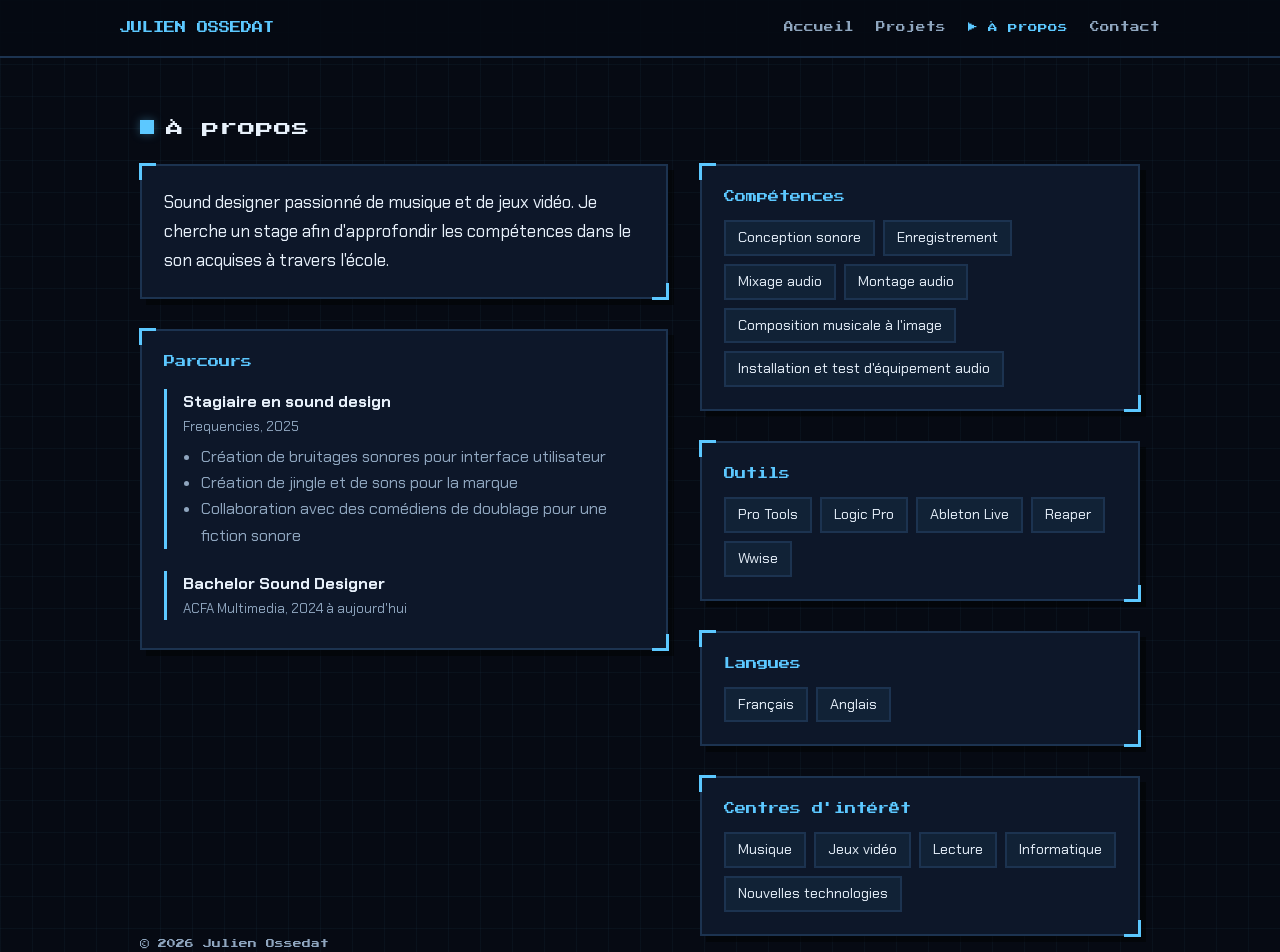
==== apropos.html @ ac7c0369 "Add files via upload" ====
<!DOCTYPE html>
<html lang="fr">
<head>
<meta charset="utf-8">
<meta name="viewport" content="width=device-width, initial-scale=1">
<title>À propos | Julien Ossedat</title>
<meta name="description" content="Parcours, compétences et outils de Julien Ossedat, sound designer.">
<link rel="preconnect" href="https://fonts.googleapis.com">
<link rel="preconnect" href="https://fonts.gstatic.com" crossorigin>
<link href="https://fonts.googleapis.com/css2?family=Chakra+Petch:wght@400;500;600;700&amp;family=Press+Start+2P&amp;display=swap" rel="stylesheet">
<link rel="stylesheet" href="style.css">
<link rel="icon" href="data:image/svg+xml,%3Csvg xmlns='http://www.w3.org/2000/svg' viewBox='0 0 100 100'%3E%3Ctext y='.9em' font-size='90'%3E%F0%9F%8E%A7%3C/text%3E%3C/svg%3E">
</head>
<body>
<header class="top"><div class="w bar">
<a class="logo" href="index.html">JULIEN OSSEDAT</a>
<nav class="menu" aria-label="Navigation principale"><a href="index.html">Accueil</a><a href="projets.html">Projets</a><a href="apropos.html" aria-current="page">À propos</a><a href="contact.html">Contact</a></nav>
</div></header>
<main class="w">
<h1 class="st" style="margin-top:56px">À propos</h1>
<div class="about">
<div class="stack">
<div class="panel">
<p class="bio">Sound designer passionné de musique et de jeux vidéo. Je cherche un stage afin d'approfondir les compétences dans le son acquises à travers l'école.</p>
</div>
<div class="panel">
<h2 class="sub" style="font-family:var(--px);font-size:.7rem;line-height:1.6;color:var(--acc);margin:0 0 18px;font-weight:400">Parcours</h2>
<div class="quest">
<b>Stagiaire en sound design</b>
<small>Frequencies, 2025</small>
<ul>
<li>Création de bruitages sonores pour interface utilisateur</li>
<li>Création de jingle et de sons pour la marque</li>
<li>Collaboration avec des comédiens de doublage pour une fiction sonore</li>
</ul>
</div>
<div class="quest">
<b>Bachelor Sound Designer</b>
<small>ACFA Multimedia, 2024 à aujourd'hui</small>
</div>
</div>
</div>
<div class="stack">
<div class="panel">
<h2 class="sub" style="font-family:var(--px);font-size:.7rem;line-height:1.6;color:var(--acc);margin:0 0 14px;font-weight:400">Compétences</h2>
<ul class="badges">
<li>Conception sonore</li><li>Enregistrement</li><li>Mixage audio</li><li>Montage audio</li><li>Composition musicale à l'image</li><li>Installation et test d'équipement audio</li>
</ul>
</div>
<div class="panel">
<h2 class="sub" style="font-family:var(--px);font-size:.7rem;line-height:1.6;color:var(--acc);margin:0 0 14px;font-weight:400">Outils</h2>
<ul class="badges">
<li>Pro Tools</li><li>Logic Pro</li><li>Ableton Live</li><li>Reaper</li><li>Wwise</li>
</ul>
</div>
<div class="panel">
<h2 class="sub" style="font-family:var(--px);font-size:.7rem;line-height:1.6;color:var(--acc);margin:0 0 14px;font-weight:400">Langues</h2>
<ul class="badges"><li>Français</li><li>Anglais</li></ul>
</div>
<div class="panel">
<h2 class="sub" style="font-family:var(--px);font-size:.7rem;line-height:1.6;color:var(--acc);margin:0 0 14px;font-weight:400">Centres d'intérêt</h2>
<ul class="badges"><li>Musique</li><li>Jeux vidéo</li><li>Lecture</li><li>Informatique</li><li>Nouvelles technologies</li></ul>
</div>
</div>
</div>
</main>
<footer class="w">&copy; 2026 Julien Ossedat</footer>
<script src="main.js"></script>
</body>
</html>
---- style.css ----
:root{
  --bg:#060a13;--panel:#0d1729;--line:#1c3350;--fg:#e8f1fb;--mut:#8fa6bf;
  --acc:#5cc8ff;--acc-dark:#1a6f9b;--acc2:#8b7bff;--glow:rgba(92,200,255,.35);
  --px:'Press Start 2P',ui-monospace,Menlo,Consolas,monospace;
  --body:'Chakra Petch',system-ui,-apple-system,'Segoe UI',sans-serif;
}
*{box-sizing:border-box}
html{scroll-behavior:smooth}
body{
  margin:0;min-height:100vh;background-color:var(--bg);color:var(--fg);
  font-family:var(--body);font-size:16px;line-height:1.65;
  background-image:linear-gradient(rgba(92,200,255,.04) 1px,transparent 1px),linear-gradient(90deg,rgba(92,200,255,.04) 1px,transparent 1px);
  background-size:32px 32px;
}
a{color:var(--acc)}
.w{max-width:1040px;margin:0 auto;padding:0 20px}

/* Barre de navigation */
.top{position:sticky;top:0;z-index:20;background:rgba(6,10,19,.92);border-bottom:2px solid var(--line)}
.bar{display:flex;align-items:center;justify-content:space-between;gap:12px 24px;flex-wrap:wrap;padding:14px 0}
.logo{font-family:var(--px);font-size:.7rem;color:var(--acc);text-decoration:none}
.menu{display:flex;flex-wrap:wrap;gap:6px 22px}
.menu a{font-family:var(--px);font-size:.6rem;color:var(--mut);text-decoration:none;padding:6px 0}
.menu a:hover{color:var(--fg)}
.menu a[aria-current="page"]{color:var(--acc)}
.menu a[aria-current="page"]::before{content:"\25B6\00a0"}
a:focus-visible,button:focus-visible,input:focus-visible,textarea:focus-visible{outline:3px solid var(--acc2);outline-offset:3px}

/* Titres */
.hero{padding:64px 0 24px}
.tag{font-family:var(--px);font-size:.62rem;color:var(--acc2);margin:0}
.hero h1{font-family:var(--px);font-size:clamp(1.1rem,5.2vw,2.4rem);line-height:1.45;margin:18px 0;text-shadow:3px 3px 0 #123a57}
.hero p.lead{color:var(--mut);max-width:56ch;margin:0 0 26px}
.st{font-family:var(--px);font-size:clamp(.8rem,3vw,1.1rem);line-height:1.5;margin:60px 0 24px;display:flex;align-items:center;gap:12px;font-weight:400}
.st::before{content:"";flex:0 0 14px;height:14px;background:var(--acc);box-shadow:0 0 10px var(--glow)}
h3{font-size:1.15rem;line-height:1.3;margin:0}

/* Égaliseur */
.eq{display:flex;align-items:flex-end;gap:3px;height:56px;margin-top:34px;overflow:hidden}
.eq i{flex:0 0 8px;background:var(--acc);box-shadow:0 0 8px var(--glow);transform-origin:bottom;animation:eq 1.2s steps(6) infinite}
@keyframes eq{0%,100%{transform:scaleY(.2)}50%{transform:scaleY(1)}}
@media (prefers-reduced-motion:reduce){.eq i{animation:none}html{scroll-behavior:auto}}

/* Panneaux façon HUD */
.panel{position:relative;background:var(--panel);border:2px solid var(--line);padding:22px;box-shadow:6px 6px 0 rgba(0,0,0,.45)}
.panel::before,.panel::after{content:"";position:absolute;width:14px;height:14px;border:3px solid var(--acc)}
.panel::before{top:-3px;left:-3px;border-right:0;border-bottom:0}
.panel::after{bottom:-3px;right:-3px;border-left:0;border-top:0}

/* Boutons */
.btn{display:inline-block;font-family:var(--px);font-size:.65rem;line-height:1.4;background:var(--acc);color:#04202f;padding:14px 20px;text-decoration:none;border:0;cursor:pointer;box-shadow:4px 4px 0 var(--acc-dark);transition:transform .08s,box-shadow .08s}
.btn:hover{transform:translate(-1px,-1px);box-shadow:5px 5px 0 var(--acc-dark)}
.btn:active{transform:translate(4px,4px);box-shadow:0 0 0 var(--acc-dark)}
.btn:disabled{opacity:.6;cursor:wait}
.btn.ghost{background:transparent;color:var(--acc);border:2px solid var(--acc);box-shadow:none;padding:12px 18px}
.btn.ghost:hover{background:rgba(92,200,255,.1);transform:none}
.actions{display:flex;flex-wrap:wrap;gap:16px}

/* Vidéo */
.vid{aspect-ratio:16/9;background:#000;border:2px solid var(--line)}
.vid iframe{width:100%;height:100%;border:0;display:block}
.cap{color:var(--mut);margin:16px 0 0;max-width:68ch}
.alt{font-size:.85rem;color:var(--mut)}

/* CV */
.cv{display:grid;grid-template-columns:minmax(0,340px) 1fr;gap:32px;align-items:start}
.cv img{display:block;width:100%;height:auto;border:2px solid var(--line)}
.cv p{color:var(--mut);margin:0 0 20px;max-width:52ch}
@media (max-width:760px){.cv{grid-template-columns:1fr}.cv img{max-width:340px}}

/* Projets */
.grid{display:grid;grid-template-columns:repeat(auto-fill,minmax(300px,1fr));gap:26px}
.card{display:flex;flex-direction:column;gap:12px;transition:border-color .3s,box-shadow .3s}
.card.big{grid-column:1/-1;border-color:var(--acc);box-shadow:0 0 0 1px var(--acc),0 14px 44px rgba(0,0,0,.55)}
.card.big h3{font-size:1.6rem}
.card .t{display:flex;justify-content:space-between;gap:10px;font-size:.82rem;color:var(--mut)}
.card p{margin:0;color:var(--mut);font-size:.95rem}
.media{aspect-ratio:16/9;background:#050810;border:2px solid var(--line);display:flex;align-items:center;justify-content:center;color:var(--mut);font-size:.85rem;overflow:hidden}
.media iframe{width:100%;height:100%;border:0}
.media a{font-weight:600;text-decoration:none}
.tags{display:flex;flex-wrap:wrap;gap:6px}
.tags span{font-size:.78rem;border:1px solid var(--line);padding:2px 10px;color:var(--mut)}
.role{font-size:.88rem}.role b{color:var(--acc)}
.card.lock{border-style:dashed}
.card.lock .media{font-family:var(--px);font-size:.6rem;color:var(--acc2);border-style:dashed}

/* A propos */
.about{display:grid;grid-template-columns:1.2fr 1fr;gap:32px;align-items:start}
@media (max-width:760px){.about{grid-template-columns:1fr}}
.stack{display:grid;gap:30px}
.stack h3,.panel h3.sub{font-family:var(--px);font-size:.7rem;line-height:1.6;color:var(--acc);margin:0 0 14px;font-weight:400}
.badges{display:flex;flex-wrap:wrap;gap:8px;margin:0;padding:0;list-style:none}
.badges li{border:2px solid var(--line);background:rgba(92,200,255,.06);padding:4px 12px;font-size:.9rem}
.quest{border-left:3px solid var(--acc);padding-left:16px;margin:0 0 22px}
.quest:last-child{margin-bottom:0}
.quest b{display:block}
.quest small{color:var(--mut);display:block;margin-bottom:6px}
.quest ul{margin:0;padding-left:18px;color:var(--mut)}
.bio{font-size:1.1rem;margin:0}

/* Contact */
form{display:grid;gap:16px;max-width:600px}
label{display:grid;gap:6px;font-size:.9rem;color:var(--mut)}
input,textarea{font:inherit;color:var(--fg);background:#08101d;border:2px solid var(--line);padding:12px 14px;width:100%;border-radius:0}
input:focus,textarea:focus{border-color:var(--acc)}
.btn[type="submit"]{justify-self:start}
#cs{margin:0;font-size:.95rem;color:var(--mut);min-height:1.5em}
.intro{max-width:56ch;color:var(--mut);margin:0 0 26px}

footer{margin:90px 0 32px;color:var(--mut);font-family:var(--px);font-size:.55rem;line-height:1.8}
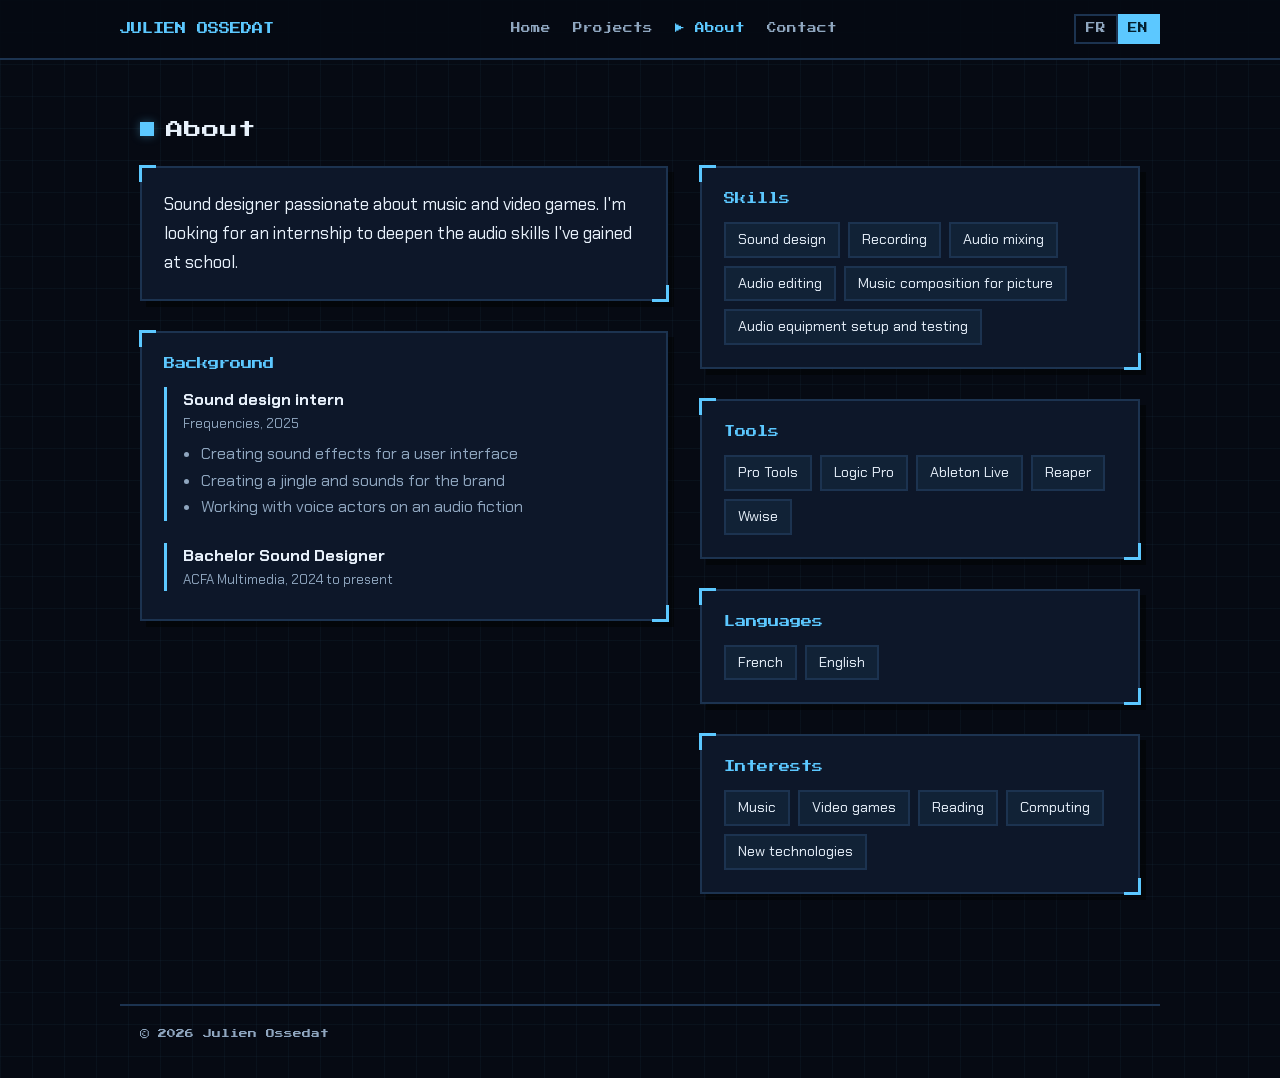
==== commit a5c70f69: "add an english and french option for the website" ====
--- a/apropos.html
+++ b/apropos.html
@@ -11,60 +11,58 @@
 <link rel="stylesheet" href="style.css">
 <link rel="icon" href="data:image/svg+xml,%3Csvg xmlns='http://www.w3.org/2000/svg' viewBox='0 0 100 100'%3E%3Ctext y='.9em' font-size='90'%3E%F0%9F%8E%A7%3C/text%3E%3C/svg%3E">
 </head>
-<body>
+<body data-title="title.about">
 <header class="top"><div class="w bar">
 <a class="logo" href="index.html">JULIEN OSSEDAT</a>
-<nav class="menu" aria-label="Navigation principale"><a href="index.html">Accueil</a><a href="projets.html">Projets</a><a href="apropos.html" aria-current="page">À propos</a><a href="contact.html">Contact</a></nav>
+<nav class="menu" aria-label="Navigation principale" data-i18n-aria="nav.label"><a href="index.html" data-i18n="nav.home">Accueil</a><a href="projets.html" data-i18n="nav.projects">Projets</a><a href="apropos.html" aria-current="page" data-i18n="nav.about">À propos</a><a href="contact.html" data-i18n="nav.contact">Contact</a></nav>
+<div class="lang" role="group" aria-label="Langue" data-i18n-aria="lang.label"><button type="button" data-lang="fr" aria-pressed="true">FR</button><button type="button" data-lang="en" aria-pressed="false">EN</button></div>
 </div></header>
 <main class="w">
-<h1 class="st" style="margin-top:56px">À propos</h1>
+<h1 class="st" style="margin-top:56px" data-i18n="about.title">À propos</h1>
 <div class="about">
 <div class="stack">
 <div class="panel">
-<p class="bio">Sound designer passionné de musique et de jeux vidéo. Je cherche un stage afin d'approfondir les compétences dans le son acquises à travers l'école.</p>
+<p class="bio" data-i18n="about.bio">Sound designer passionné de musique et de jeux vidéo. Je cherche un stage afin d'approfondir les compétences dans le son acquises à travers l'école.</p>
 </div>
 <div class="panel">
-<h2 class="sub" style="font-family:var(--px);font-size:.7rem;line-height:1.6;color:var(--acc);margin:0 0 18px;font-weight:400">Parcours</h2>
+<h2 class="sub" data-i18n="about.path">Parcours</h2>
 <div class="quest">
-<b>Stagiaire en sound design</b>
+<b data-i18n="about.q1">Stagiaire en sound design</b>
 <small>Frequencies, 2025</small>
 <ul>
-<li>Création de bruitages sonores pour interface utilisateur</li>
-<li>Création de jingle et de sons pour la marque</li>
-<li>Collaboration avec des comédiens de doublage pour une fiction sonore</li>
+<li data-i18n="about.q1a">Création de bruitages sonores pour interface utilisateur</li>
+<li data-i18n="about.q1b">Création de jingle et de sons pour la marque</li>
+<li data-i18n="about.q1c">Collaboration avec des comédiens de doublage pour une fiction sonore</li>
 </ul>
 </div>
 <div class="quest">
-<b>Bachelor Sound Designer</b>
-<small>ACFA Multimedia, 2024 à aujourd'hui</small>
+<b data-i18n="about.q2">Bachelor Sound Designer</b>
+<small data-i18n="about.q2d">ACFA Multimedia, 2024 à aujourd'hui</small>
 </div>
 </div>
 </div>
 <div class="stack">
 <div class="panel">
-<h2 class="sub" style="font-family:var(--px);font-size:.7rem;line-height:1.6;color:var(--acc);margin:0 0 14px;font-weight:400">Compétences</h2>
-<ul class="badges">
-<li>Conception sonore</li><li>Enregistrement</li><li>Mixage audio</li><li>Montage audio</li><li>Composition musicale à l'image</li><li>Installation et test d'équipement audio</li>
-</ul>
+<h2 class="sub" data-i18n="about.skills">Compétences</h2>
+<ul class="badges"><li data-i18n="about.s1">Conception sonore</li><li data-i18n="about.s2">Enregistrement</li><li data-i18n="about.s3">Mixage audio</li><li data-i18n="about.s4">Montage audio</li><li data-i18n="about.s5">Composition musicale à l'image</li><li data-i18n="about.s6">Installation et test d'équipement audio</li></ul>
 </div>
 <div class="panel">
-<h2 class="sub" style="font-family:var(--px);font-size:.7rem;line-height:1.6;color:var(--acc);margin:0 0 14px;font-weight:400">Outils</h2>
-<ul class="badges">
-<li>Pro Tools</li><li>Logic Pro</li><li>Ableton Live</li><li>Reaper</li><li>Wwise</li>
-</ul>
+<h2 class="sub" data-i18n="about.tools">Outils</h2>
+<ul class="badges"><li>Pro Tools</li><li>Logic Pro</li><li>Ableton Live</li><li>Reaper</li><li>Wwise</li></ul>
 </div>
 <div class="panel">
-<h2 class="sub" style="font-family:var(--px);font-size:.7rem;line-height:1.6;color:var(--acc);margin:0 0 14px;font-weight:400">Langues</h2>
-<ul class="badges"><li>Français</li><li>Anglais</li></ul>
+<h2 class="sub" data-i18n="about.langs">Langues</h2>
+<ul class="badges"><li data-i18n="about.fr">Français</li><li data-i18n="about.en">Anglais</li></ul>
 </div>
 <div class="panel">
-<h2 class="sub" style="font-family:var(--px);font-size:.7rem;line-height:1.6;color:var(--acc);margin:0 0 14px;font-weight:400">Centres d'intérêt</h2>
-<ul class="badges"><li>Musique</li><li>Jeux vidéo</li><li>Lecture</li><li>Informatique</li><li>Nouvelles technologies</li></ul>
+<h2 class="sub" data-i18n="about.interests">Centres d'intérêt</h2>
+<ul class="badges"><li data-i18n="about.i1">Musique</li><li data-i18n="about.i2">Jeux vidéo</li><li data-i18n="about.i3">Lecture</li><li data-i18n="about.i4">Informatique</li><li data-i18n="about.i5">Nouvelles technologies</li></ul>
 </div>
 </div>
 </div>
 </main>
 <footer class="w">&copy; 2026 Julien Ossedat</footer>
+<script src="i18n.js"></script>
 <script src="main.js"></script>
 </body>
 </html>
--- a/style.css
+++ b/style.css
@@ -107,4 +107,15 @@
 #cs{margin:0;font-size:.95rem;color:var(--mut);min-height:1.5em}
 .intro{max-width:56ch;color:var(--mut);margin:0 0 26px}
 
-footer{margin:90px 0 32px;color:var(--mut);font-family:var(--px);font-size:.55rem;line-height:1.8}
+footer.w{margin:110px auto 0;padding-top:20px;padding-bottom:36px;border-top:2px solid var(--line);color:var(--mut);font-family:var(--px);font-size:.55rem;line-height:1.8}
+
+/* Utilitaires et sélecteur de langue */
+[hidden]{display:none!important}
+.sub{font-family:var(--px);font-size:.7rem;line-height:1.6;color:var(--acc);margin:0 0 14px;font-weight:400}
+.panel .quest + .quest{margin-top:0}
+.lang{display:flex}
+.lang button{font-family:var(--px);font-size:.6rem;line-height:1;background:transparent;color:var(--mut);border:2px solid var(--line);padding:8px 10px;cursor:pointer}
+.lang button + button{border-left:0}
+.lang button:hover{color:var(--fg)}
+.lang button[aria-pressed="true"]{background:var(--acc);border-color:var(--acc);color:#04202f}
+label span{display:block}
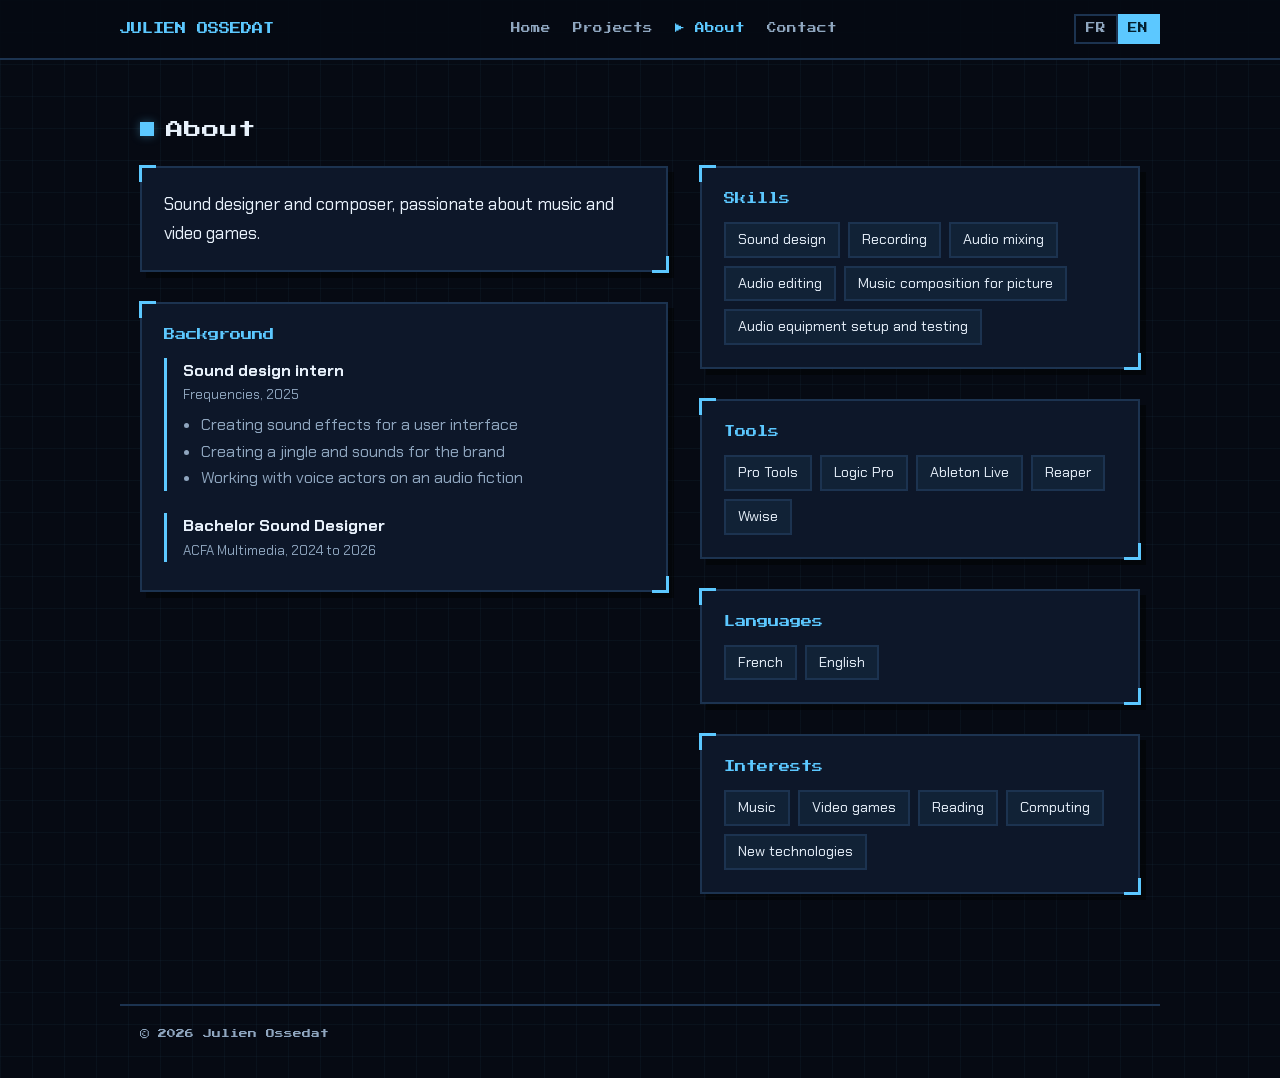
==== commit 90735d61: "Add files via upload" ====
--- a/apropos.html
+++ b/apropos.html
@@ -22,7 +22,7 @@
 <div class="about">
 <div class="stack">
 <div class="panel">
-<p class="bio" data-i18n="about.bio">Sound designer passionné de musique et de jeux vidéo. Je cherche un stage afin d'approfondir les compétences dans le son acquises à travers l'école.</p>
+<p class="bio" data-i18n="about.bio">Sound designer et compositeur, passionné de musique et de jeux vidéo.</p>
 </div>
 <div class="panel">
 <h2 class="sub" data-i18n="about.path">Parcours</h2>
@@ -37,7 +37,7 @@
 </div>
 <div class="quest">
 <b data-i18n="about.q2">Bachelor Sound Designer</b>
-<small data-i18n="about.q2d">ACFA Multimedia, 2024 à aujourd'hui</small>
+<small data-i18n="about.q2d">ACFA Multimedia, 2024 à 2026</small>
 </div>
 </div>
 </div>
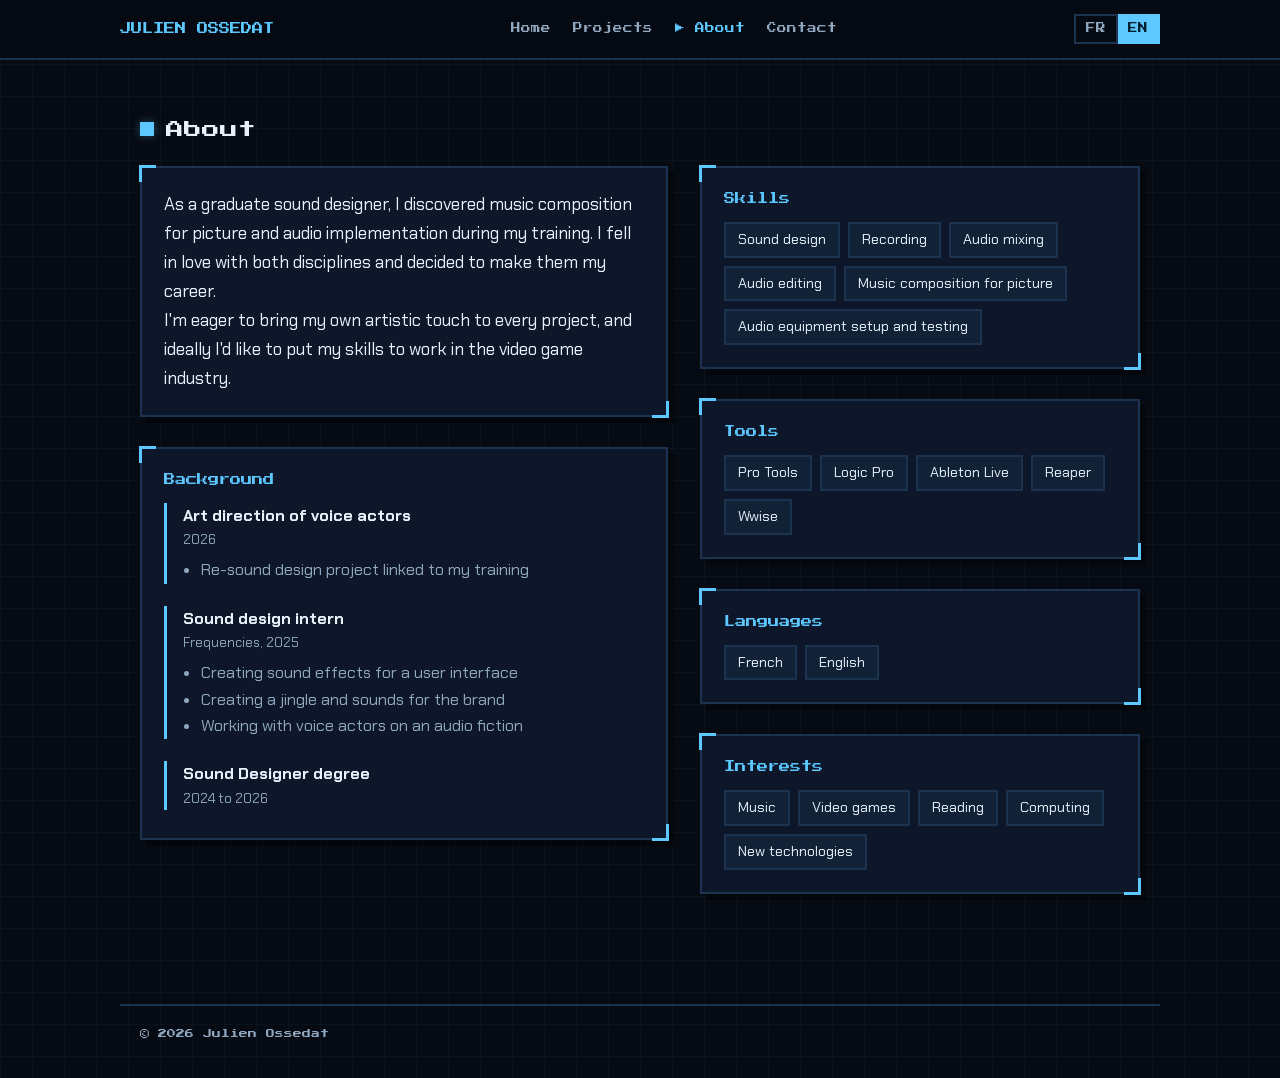
==== commit 20bccae2: "Add files via upload" ====
--- a/apropos.html
+++ b/apropos.html
@@ -22,10 +22,18 @@
 <div class="about">
 <div class="stack">
 <div class="panel">
-<p class="bio" data-i18n="about.bio">Sound designer et compositeur, passionné de musique et de jeux vidéo.</p>
+<p class="bio" data-i18n="about.bio">Sound designer diplômé, j'ai découvert la composition musicale à l'image et l'implémentation sonore au cours de ma formation. Ces deux disciplines m'ont immédiatement passionné, et j'ai décidé d'en faire mon métier.</p>
+<p class="bio" data-i18n="about.bio2">Motivé à apporter ma touche artistique à chacun de mes projets, j'aimerais idéalement mettre mes compétences au service du jeu vidéo.</p>
 </div>
 <div class="panel">
 <h2 class="sub" data-i18n="about.path">Parcours</h2>
+<div class="quest">
+<b data-i18n="about.q0">Direction artistique de comédiens de doublage</b>
+<small>2026</small>
+<ul>
+<li data-i18n="about.q0a">Projet de re-sound design lié à ma formation</li>
+</ul>
+</div>
 <div class="quest">
 <b data-i18n="about.q1">Stagiaire en sound design</b>
 <small>Frequencies, 2025</small>
@@ -36,8 +44,8 @@
 </ul>
 </div>
 <div class="quest">
-<b data-i18n="about.q2">Bachelor Sound Designer</b>
-<small data-i18n="about.q2d">ACFA Multimedia, 2024 à 2026</small>
+<b data-i18n="about.q2">Diplôme de Sound Designer</b>
+<small data-i18n="about.q2d">2024 à 2026</small>
 </div>
 </div>
 </div>
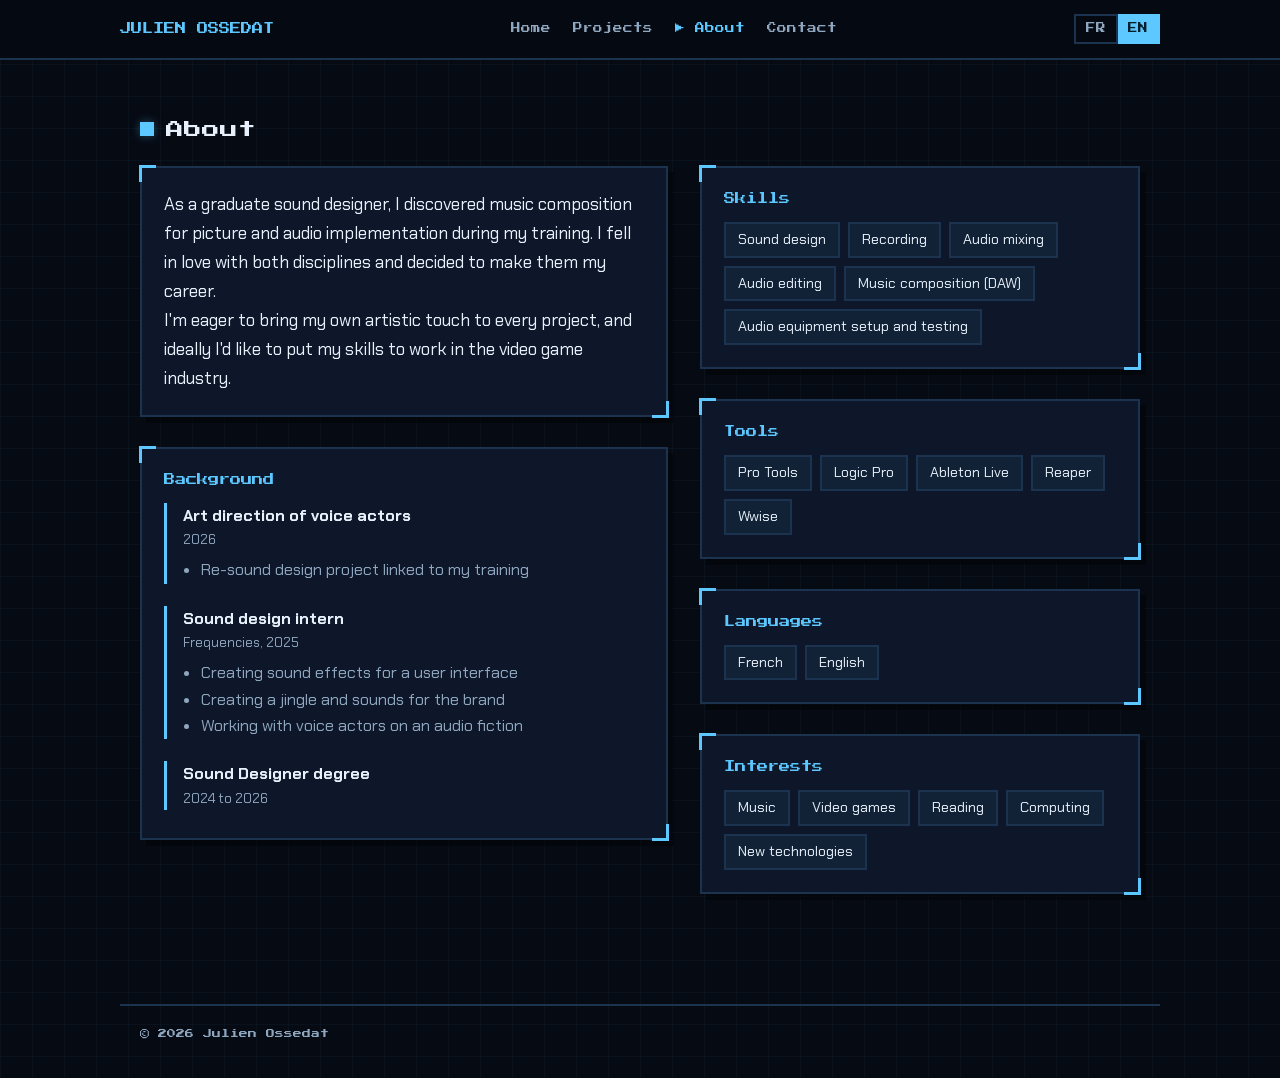
==== commit 9f2c6314: "Add files via upload" ====
--- a/apropos.html
+++ b/apropos.html
@@ -52,7 +52,7 @@
 <div class="stack">
 <div class="panel">
 <h2 class="sub" data-i18n="about.skills">Compétences</h2>
-<ul class="badges"><li data-i18n="about.s1">Conception sonore</li><li data-i18n="about.s2">Enregistrement</li><li data-i18n="about.s3">Mixage audio</li><li data-i18n="about.s4">Montage audio</li><li data-i18n="about.s5">Composition musicale à l'image</li><li data-i18n="about.s6">Installation et test d'équipement audio</li></ul>
+<ul class="badges"><li data-i18n="about.s1">Conception sonore</li><li data-i18n="about.s2">Enregistrement</li><li data-i18n="about.s3">Mixage audio</li><li data-i18n="about.s4">Montage audio</li><li data-i18n="about.s5">Composition musicale en MAO</li><li data-i18n="about.s6">Installation et test d'équipement audio</li></ul>
 </div>
 <div class="panel">
 <h2 class="sub" data-i18n="about.tools">Outils</h2>
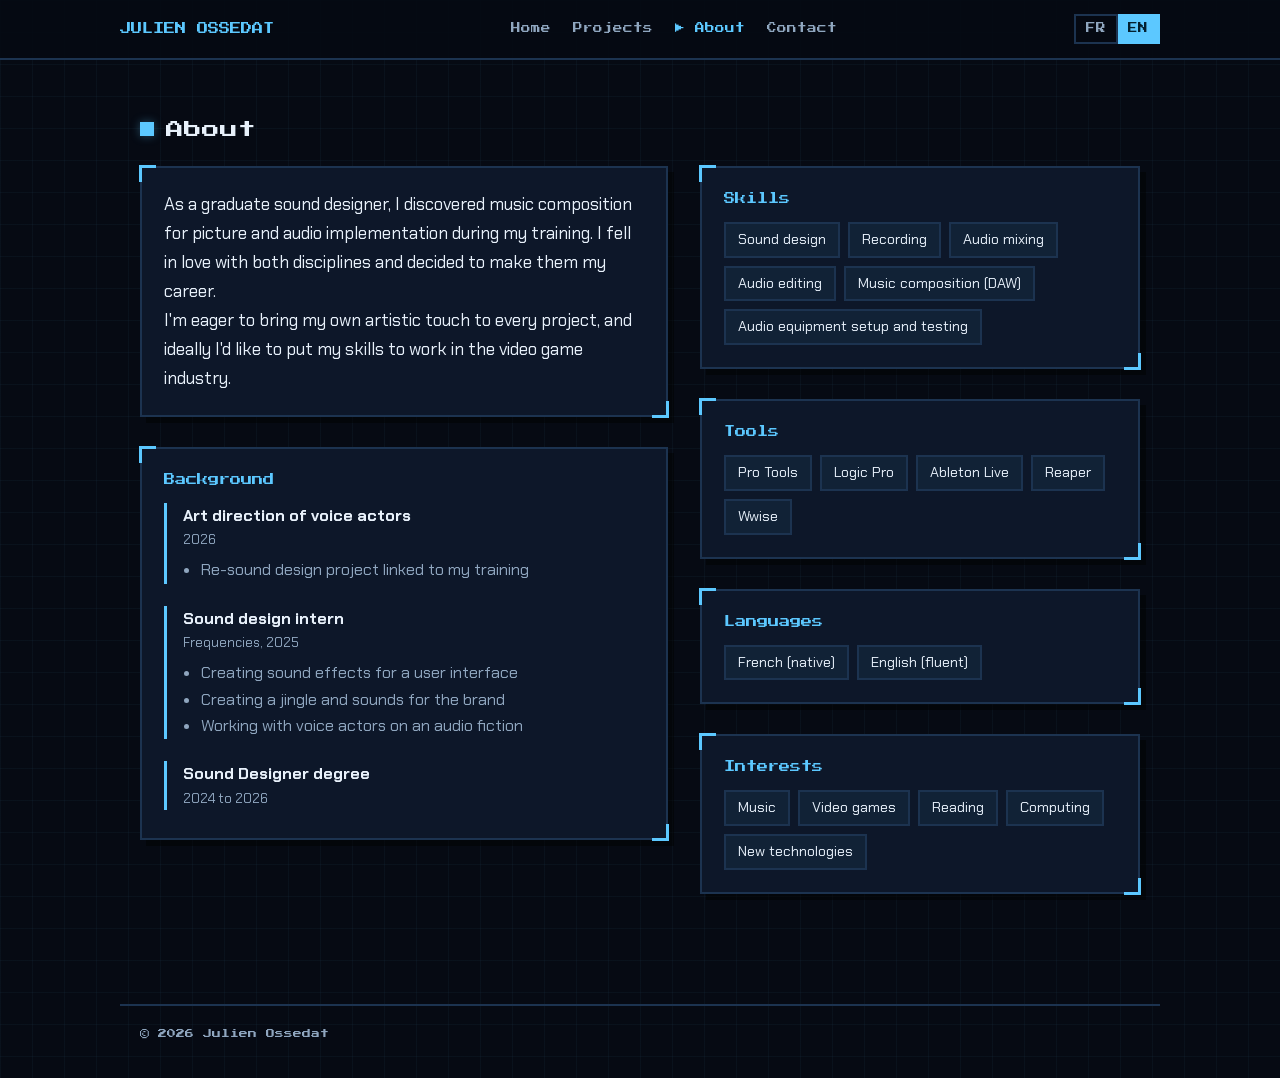
==== commit e22b1a26: "Add files via upload" ====
--- a/apropos.html
+++ b/apropos.html
@@ -60,7 +60,7 @@
 </div>
 <div class="panel">
 <h2 class="sub" data-i18n="about.langs">Langues</h2>
-<ul class="badges"><li data-i18n="about.fr">Français</li><li data-i18n="about.en">Anglais</li></ul>
+<ul class="badges"><li data-i18n="about.fr">Français (langue maternelle)</li><li data-i18n="about.en">Anglais (courant)</li></ul>
 </div>
 <div class="panel">
 <h2 class="sub" data-i18n="about.interests">Centres d'intérêt</h2>
@@ -70,7 +70,7 @@
 </div>
 </main>
 <footer class="w">&copy; 2026 Julien Ossedat</footer>
-<script src="i18n.js"></script>
+<script src="i18n.js?v=3"></script>
 <script src="main.js"></script>
 </body>
 </html>
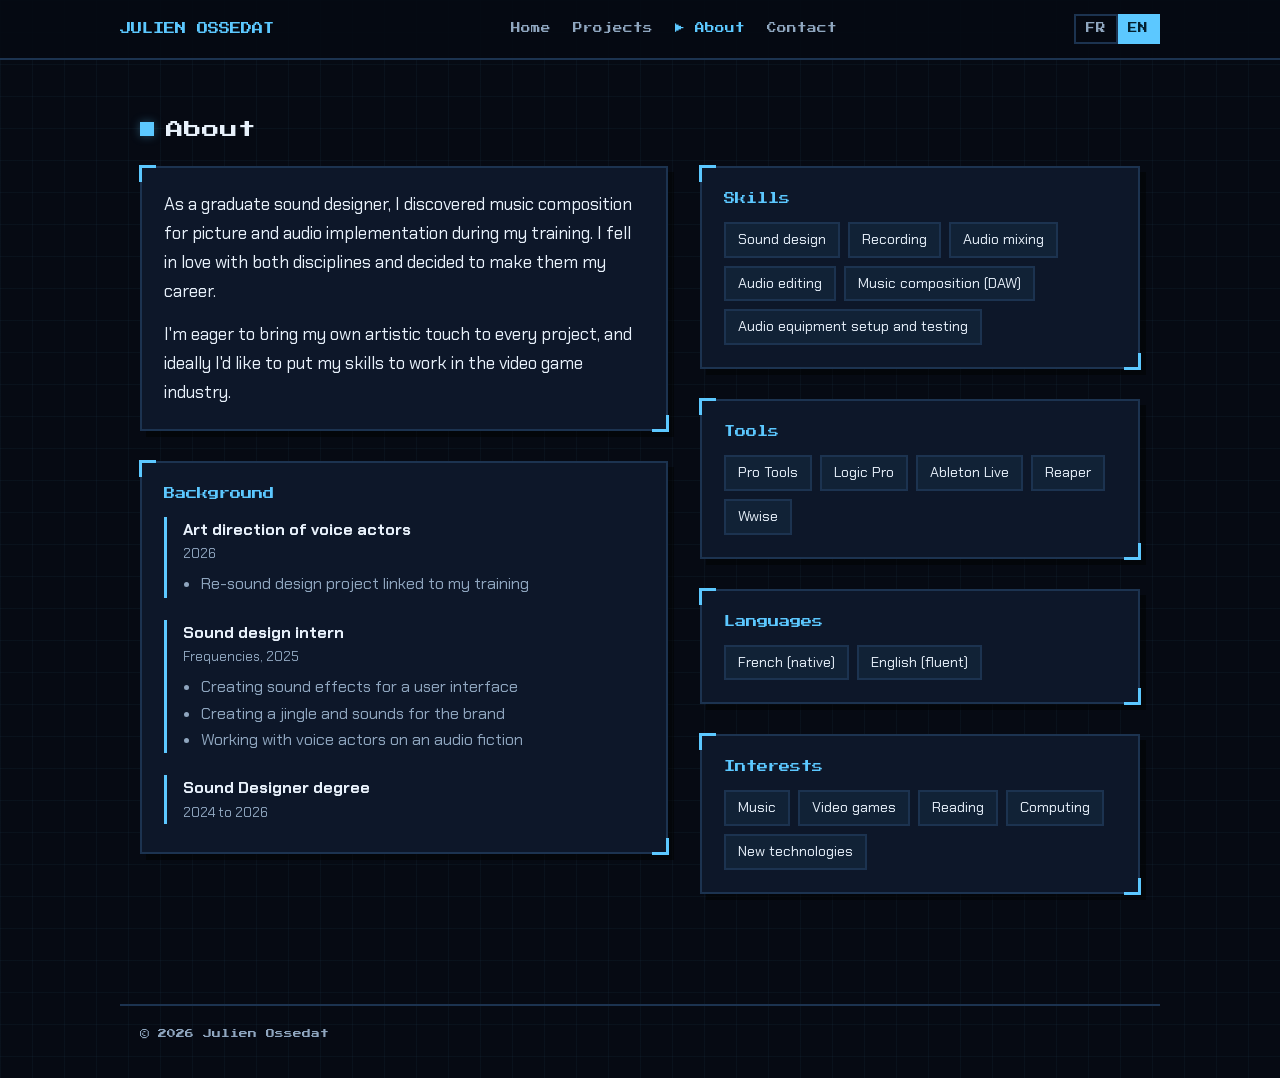
==== commit d37baaf2: "Add files via upload" ====
--- a/apropos.html
+++ b/apropos.html
@@ -8,7 +8,7 @@
 <link rel="preconnect" href="https://fonts.googleapis.com">
 <link rel="preconnect" href="https://fonts.gstatic.com" crossorigin>
 <link href="https://fonts.googleapis.com/css2?family=Chakra+Petch:wght@400;500;600;700&amp;family=Press+Start+2P&amp;display=swap" rel="stylesheet">
-<link rel="stylesheet" href="style.css">
+<link rel="stylesheet" href="style.css?v=4">
 <link rel="icon" href="data:image/svg+xml,%3Csvg xmlns='http://www.w3.org/2000/svg' viewBox='0 0 100 100'%3E%3Ctext y='.9em' font-size='90'%3E%F0%9F%8E%A7%3C/text%3E%3C/svg%3E">
 </head>
 <body data-title="title.about">
@@ -70,7 +70,7 @@
 </div>
 </main>
 <footer class="w">&copy; 2026 Julien Ossedat</footer>
-<script src="i18n.js?v=3"></script>
-<script src="main.js"></script>
+<script src="i18n.js?v=4"></script>
+<script src="main.js?v=4"></script>
 </body>
 </html>
--- a/style.css
+++ b/style.css
@@ -119,3 +119,6 @@
 .lang button:hover{color:var(--fg)}
 .lang button[aria-pressed="true"]{background:var(--acc);border-color:var(--acc);color:#04202f}
 label span{display:block}
+
+.bio + .bio{margin-top:14px}
+#cats > section{scroll-margin-top:84px}
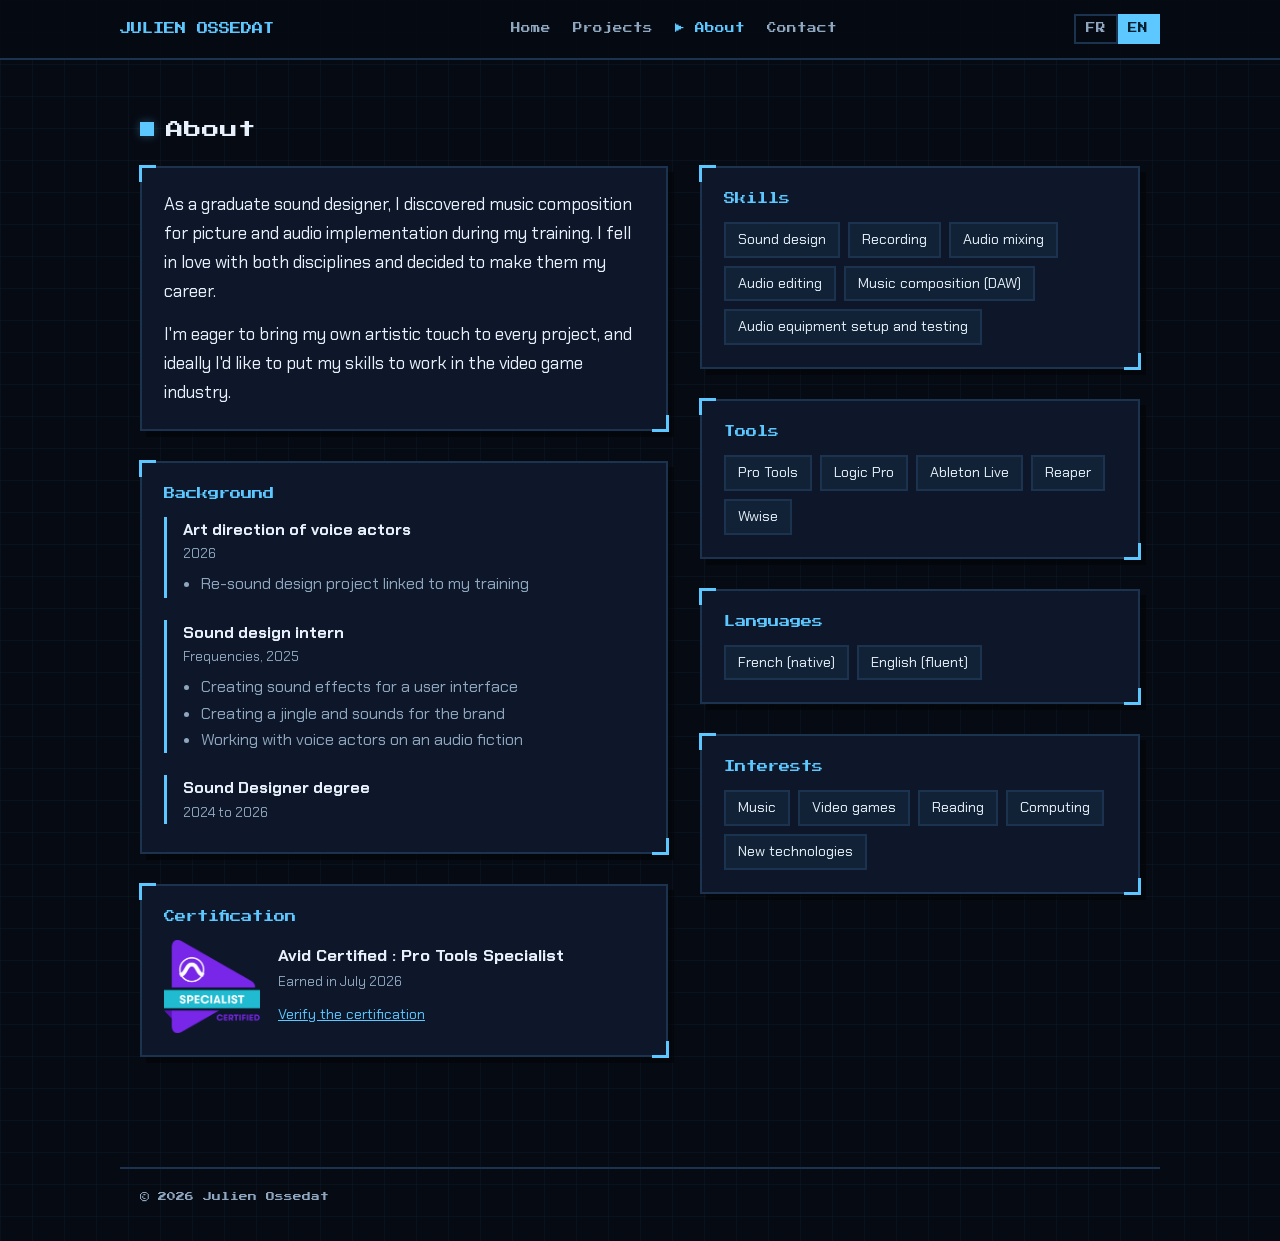
==== commit 3f749c74: "ajout de la certification Pro Tools Specialist" ====
--- a/apropos.html
+++ b/apropos.html
@@ -48,6 +48,17 @@
 <small data-i18n="about.q2d">2024 à 2026</small>
 </div>
 </div>
+<div class="panel">
+<h2 class="sub" data-i18n="about.cert">Certification</h2>
+<div class="certcard">
+<a href="https://www.credly.com/badges/a5090a1d-ab48-4a49-93b0-0b8262b8e87b/public_url" target="_blank" rel="noopener"><img src="badge-pro-tools-specialist.png" width="96" height="94" alt="Badge Avid Certified : Pro Tools Specialist" data-i18n-alt="about.certAlt"></a>
+<div>
+<b>Avid Certified : Pro Tools Specialist</b>
+<small data-i18n="about.certDate">Obtenue en juillet 2026</small>
+<a class="certlink" href="https://www.credly.com/badges/a5090a1d-ab48-4a49-93b0-0b8262b8e87b/public_url" target="_blank" rel="noopener" data-i18n="about.certVerify">Vérifier la certification</a>
+</div>
+</div>
+</div>
 </div>
 <div class="stack">
 <div class="panel">
--- a/style.css
+++ b/style.css
@@ -122,3 +122,10 @@
 
 .bio + .bio{margin-top:14px}
 #cats > section{scroll-margin-top:84px}
+
+.certcard{display:flex;align-items:center;gap:18px}
+.certcard img{display:block;width:96px;height:auto;flex:0 0 96px}
+.certcard b{display:block;font-size:1.05rem;line-height:1.3}
+.certcard small{display:block;color:var(--mut);margin:4px 0 8px}
+.certlink{font-size:.9rem}
+@media (max-width:480px){.certcard{flex-direction:column;align-items:flex-start}}
